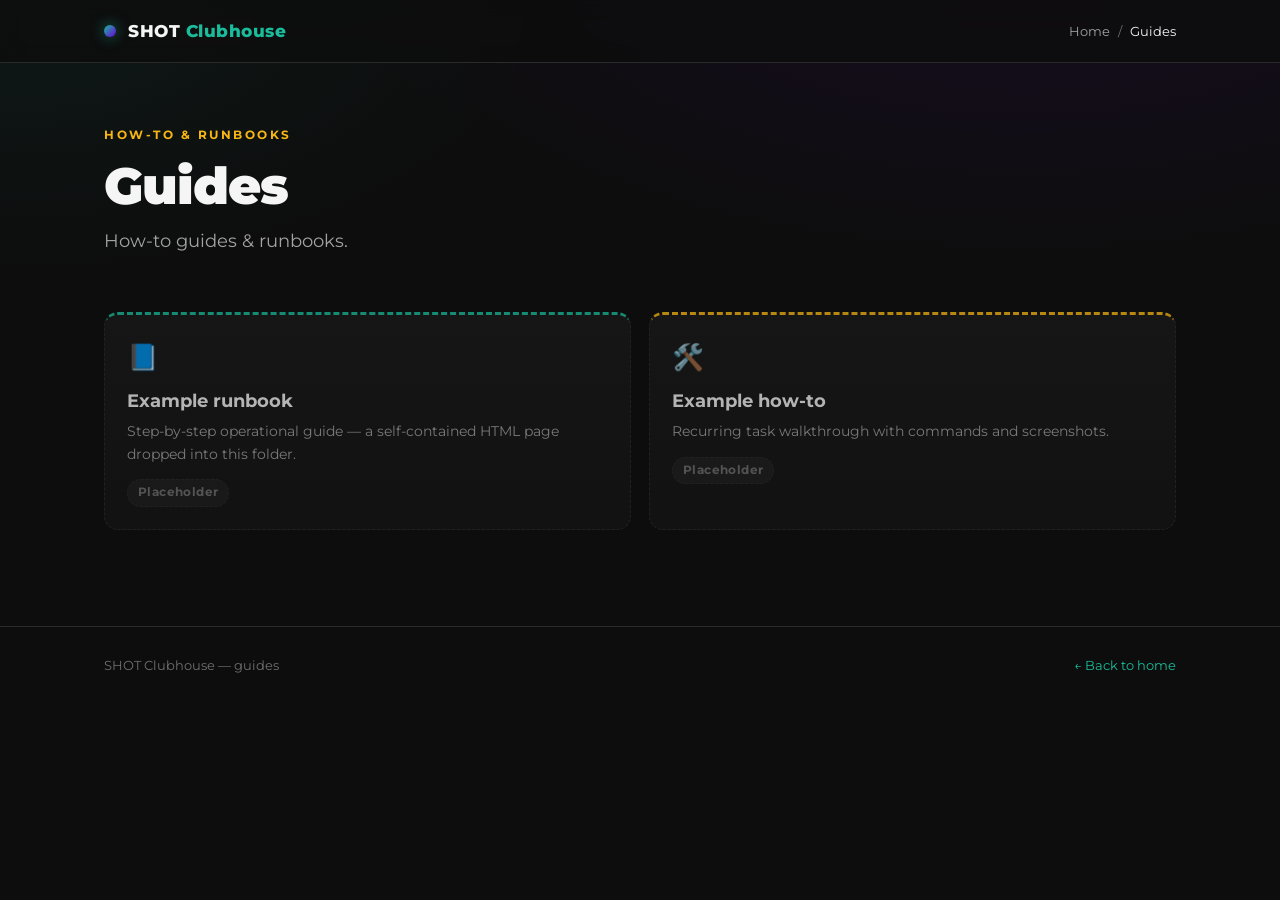
==== guides/index.html @ 7ce39012 "feat: add research, ADRs and guides section placeholders" ====
<!DOCTYPE html>
<html lang="en">
<head>
<meta charset="UTF-8" />
<meta name="viewport" content="width=device-width, initial-scale=1.0" />
<title>Guides — SHOT Clubhouse</title>
<link rel="stylesheet" href="../assets/style.css" />
</head>
<body>

<div class="topbar">
  <div class="wrap">
    <div class="brand"><span class="dot"></span><span class="name">SHOT <span>Clubhouse</span></span></div>
    <div class="crumbs"><a href="../index.html">Home</a><span class="sep">/</span><span class="here">Guides</span></div>
  </div>
</div>

<div class="wrap">
  <section class="hero">
    <div class="eyebrow">How-to &amp; Runbooks</div>
    <h1>Guides</h1>
    <p class="lede">How-to guides &amp; runbooks.</p>
  </section>

  <section class="section">
    <div class="grid cols-2">
      <div class="card stub accent-teal">
        <span class="icon">📘</span>
        <h3>Example runbook</h3>
        <p>Step-by-step operational guide — a self-contained HTML page dropped into this folder.</p>
        <div class="meta"><span class="pill soon">Placeholder</span></div>
      </div>
      <div class="card stub accent-gold">
        <span class="icon">🛠️</span>
        <h3>Example how-to</h3>
        <p>Recurring task walkthrough with commands and screenshots.</p>
        <div class="meta"><span class="pill soon">Placeholder</span></div>
      </div>
    </div>
  </section>
</div>

<footer>
  <div class="wrap"><span>SHOT Clubhouse — guides</span><a href="../index.html">← Back to home</a></div>
</footer>

</body>
</html>
---- assets/style.css ----
/* SHOT Clubhouse — shared dark theme
   Palette: teal #1ABC9C · purple #6B00DB · gold #F7B613
   Surfaces: #0d0d0d / #141414 / #1A1A1A. Red #EF4444 = ERROR STATES ONLY. */

@import url('https://fonts.googleapis.com/css2?family=Montserrat:wght@400;500;600;700;800;900&display=swap');

:root {
  --teal: #1ABC9C;
  --purple: #6B00DB;
  --gold: #F7B613;
  --error: #EF4444;

  --bg: #0d0d0d;
  --surface: #141414;
  --surface-elevated: #1A1A1A;
  --surface-hover: #202020;
  --border: #2a2a2a;
  --border-soft: #222;

  --text: #f5f5f5;
  --text-muted: #a3a3a3;
  --text-dim: #6f6f6f;

  --radius: 14px;
  --radius-sm: 10px;
  --maxw: 1120px;
}

* { box-sizing: border-box; }

html { scroll-behavior: smooth; }

body {
  margin: 0;
  font-family: 'Montserrat', -apple-system, BlinkMacSystemFont, 'Segoe UI', sans-serif;
  background:
    radial-gradient(1200px 600px at 80% -10%, rgba(107,0,219,0.10), transparent 60%),
    radial-gradient(1000px 500px at 0% 0%, rgba(26,188,156,0.07), transparent 55%),
    var(--bg);
  color: var(--text);
  line-height: 1.55;
  min-height: 100vh;
  -webkit-font-smoothing: antialiased;
}

.wrap { max-width: var(--maxw); margin: 0 auto; padding: 0 24px; }

a { color: var(--teal); text-decoration: none; }
a:hover { text-decoration: underline; }

/* ---------- Top bar / breadcrumb ---------- */
.topbar {
  border-bottom: 1px solid var(--border);
  background: rgba(13,13,13,0.85);
  backdrop-filter: blur(10px);
  position: sticky; top: 0; z-index: 50;
}
.topbar .wrap {
  display: flex; align-items: center; justify-content: space-between;
  height: 62px;
}
.brand { display: flex; align-items: center; gap: 12px; font-weight: 800; letter-spacing: .5px; }
.brand .dot {
  width: 12px; height: 12px; border-radius: 50%;
  background: linear-gradient(135deg, var(--teal), var(--purple));
  box-shadow: 0 0 14px rgba(26,188,156,0.6);
}
.brand .name { font-size: 1.05rem; }
.brand .name span { color: var(--teal); }

.crumbs { font-size: .82rem; color: var(--text-dim); display: flex; gap: 8px; align-items: center; flex-wrap: wrap; }
.crumbs a { color: var(--text-muted); }
.crumbs .sep { color: var(--text-dim); }
.crumbs .here { color: var(--text); }

/* ---------- Hero ---------- */
.hero { padding: 64px 0 36px; }
.hero h1 {
  font-size: clamp(2rem, 5vw, 3.2rem);
  font-weight: 900; line-height: 1.05; margin: 0 0 14px;
  letter-spacing: -1px;
}
.hero h1 .accent { color: var(--teal); }
.hero p.lede { font-size: 1.12rem; color: var(--text-muted); max-width: 680px; margin: 0; }
.eyebrow {
  text-transform: uppercase; letter-spacing: 2.5px; font-size: .72rem; font-weight: 700;
  color: var(--gold); margin-bottom: 14px;
}

/* ---------- Section headings ---------- */
.section { padding: 22px 0 56px; }
.section-title { font-size: 1.4rem; font-weight: 800; margin: 36px 0 6px; }
.section-sub { color: var(--text-muted); margin: 0 0 22px; font-size: .95rem; }

/* ---------- Cards ---------- */
.grid { display: grid; gap: 18px; }
.grid.cols-2 { grid-template-columns: repeat(2, 1fr); }
.grid.cols-3 { grid-template-columns: repeat(3, 1fr); }
.grid.cols-4 { grid-template-columns: repeat(4, 1fr); }
@media (max-width: 880px) { .grid.cols-2, .grid.cols-3, .grid.cols-4 { grid-template-columns: 1fr; } }

.card {
  display: block;
  background: linear-gradient(180deg, var(--surface-elevated), var(--surface));
  border: 1px solid var(--border);
  border-radius: var(--radius);
  padding: 22px;
  transition: transform .16s ease, border-color .16s ease, box-shadow .16s ease;
}
a.card:hover {
  transform: translateY(-3px);
  border-color: rgba(26,188,156,0.45);
  box-shadow: 0 12px 30px rgba(0,0,0,0.45);
  text-decoration: none;
}
.card .icon { font-size: 1.6rem; margin-bottom: 10px; display: block; }
.card h3 { margin: 0 0 6px; font-size: 1.1rem; font-weight: 700; color: var(--text); }
.card p { margin: 0; color: var(--text-muted); font-size: .9rem; }
.card .meta { margin-top: 14px; font-size: .78rem; color: var(--text-dim); display: flex; gap: 8px; align-items: center; }

.card.accent-teal { border-top: 3px solid var(--teal); }
.card.accent-purple { border-top: 3px solid var(--purple); }
.card.accent-gold { border-top: 3px solid var(--gold); }

.card.stub { opacity: .72; border-style: dashed; }
.card.stub:hover { transform: none; }

/* ---------- Badges / pills ---------- */
.pill {
  display: inline-flex; align-items: center; gap: 6px;
  font-size: .72rem; font-weight: 700; letter-spacing: .4px;
  padding: 4px 10px; border-radius: 999px;
  background: rgba(255,255,255,0.05); border: 1px solid var(--border); color: var(--text-muted);
}
.pill.green { background: rgba(26,188,156,0.14); border-color: rgba(26,188,156,0.4); color: var(--teal); }
.pill.gold  { background: rgba(247,182,19,0.14); border-color: rgba(247,182,19,0.4); color: var(--gold); }
.pill.purple{ background: rgba(107,0,219,0.18); border-color: rgba(107,0,219,0.5); color: #b07cff; }
.pill.error { background: rgba(239,68,68,0.14); border-color: rgba(239,68,68,0.4); color: var(--error); }
.pill.soon  { background: rgba(255,255,255,0.04); border-style: dashed; color: var(--text-dim); }

/* ---------- Tables ---------- */
.table-wrap { overflow-x: auto; border: 1px solid var(--border); border-radius: var(--radius); }
table { width: 100%; border-collapse: collapse; font-size: .9rem; }
thead th {
  text-align: left; padding: 13px 16px; font-size: .72rem; text-transform: uppercase;
  letter-spacing: 1px; color: var(--text-dim); background: var(--surface);
  border-bottom: 1px solid var(--border); white-space: nowrap;
}
tbody td { padding: 13px 16px; border-bottom: 1px solid var(--border-soft); color: var(--text); }
tbody tr:last-child td { border-bottom: none; }
tbody tr:hover td { background: var(--surface-hover); }
td.num { font-variant-numeric: tabular-nums; font-weight: 700; }
td .areaicon { margin-right: 8px; }

/* ---------- Big headline result ---------- */
.headline {
  background: linear-gradient(135deg, rgba(26,188,156,0.12), rgba(107,0,219,0.10));
  border: 1px solid rgba(26,188,156,0.35);
  border-radius: var(--radius);
  padding: 28px 30px; margin: 26px 0 36px;
  display: flex; flex-wrap: wrap; align-items: center; gap: 26px; justify-content: space-between;
}
.headline .big {
  font-size: clamp(1.5rem, 4vw, 2.2rem); font-weight: 900; letter-spacing: -.5px;
  display: flex; align-items: center; gap: 12px;
}
.headline .big .tick { color: var(--teal); }
.statline { display: flex; gap: 28px; flex-wrap: wrap; }
.stat { text-align: center; }
.stat .v { font-size: 1.8rem; font-weight: 900; line-height: 1; }
.stat .v.teal { color: var(--teal); }
.stat .v.muted { color: var(--text-muted); }
.stat .l { font-size: .68rem; text-transform: uppercase; letter-spacing: 1px; color: var(--text-dim); margin-top: 6px; }

/* progress bar inside table cell */
.bar { height: 6px; border-radius: 999px; background: var(--border); overflow: hidden; min-width: 90px; }
.bar > span { display: block; height: 100%; background: linear-gradient(90deg, var(--teal), #2ee0bd); }

.meta-grid { display: flex; flex-wrap: wrap; gap: 10px 28px; margin: 8px 0 0; font-size: .85rem; color: var(--text-muted); }
.meta-grid b { color: var(--text); font-weight: 600; }

/* ---------- Defects / list blocks ---------- */
.fixlist { list-style: none; padding: 0; margin: 0; display: grid; gap: 10px; }
.fixlist li {
  background: var(--surface-elevated); border: 1px solid var(--border); border-left: 3px solid var(--teal);
  border-radius: var(--radius-sm); padding: 13px 16px; font-size: .9rem; color: var(--text-muted);
}
.fixlist li b { color: var(--text); }
.fixlist li .tag {
  display: inline-block; font-size: .66rem; font-weight: 700; letter-spacing: .5px;
  padding: 2px 7px; border-radius: 6px; margin-right: 8px; vertical-align: 1px;
  background: rgba(247,182,19,0.15); color: var(--gold); border: 1px solid rgba(247,182,19,0.3);
}

/* ---------- Footer ---------- */
footer {
  border-top: 1px solid var(--border); margin-top: 40px;
  padding: 28px 0; color: var(--text-dim); font-size: .82rem;
}
footer .wrap { display: flex; justify-content: space-between; flex-wrap: wrap; gap: 12px; }

code { font-family: ui-monospace, SFMono-Regular, Menlo, monospace; font-size: .85em;
  background: rgba(255,255,255,0.06); padding: 1px 6px; border-radius: 5px; color: #d8d8d8; }

.callout {
  background: var(--surface-elevated); border: 1px dashed var(--border);
  border-radius: var(--radius-sm); padding: 14px 16px; color: var(--text-muted); font-size: .87rem;
}
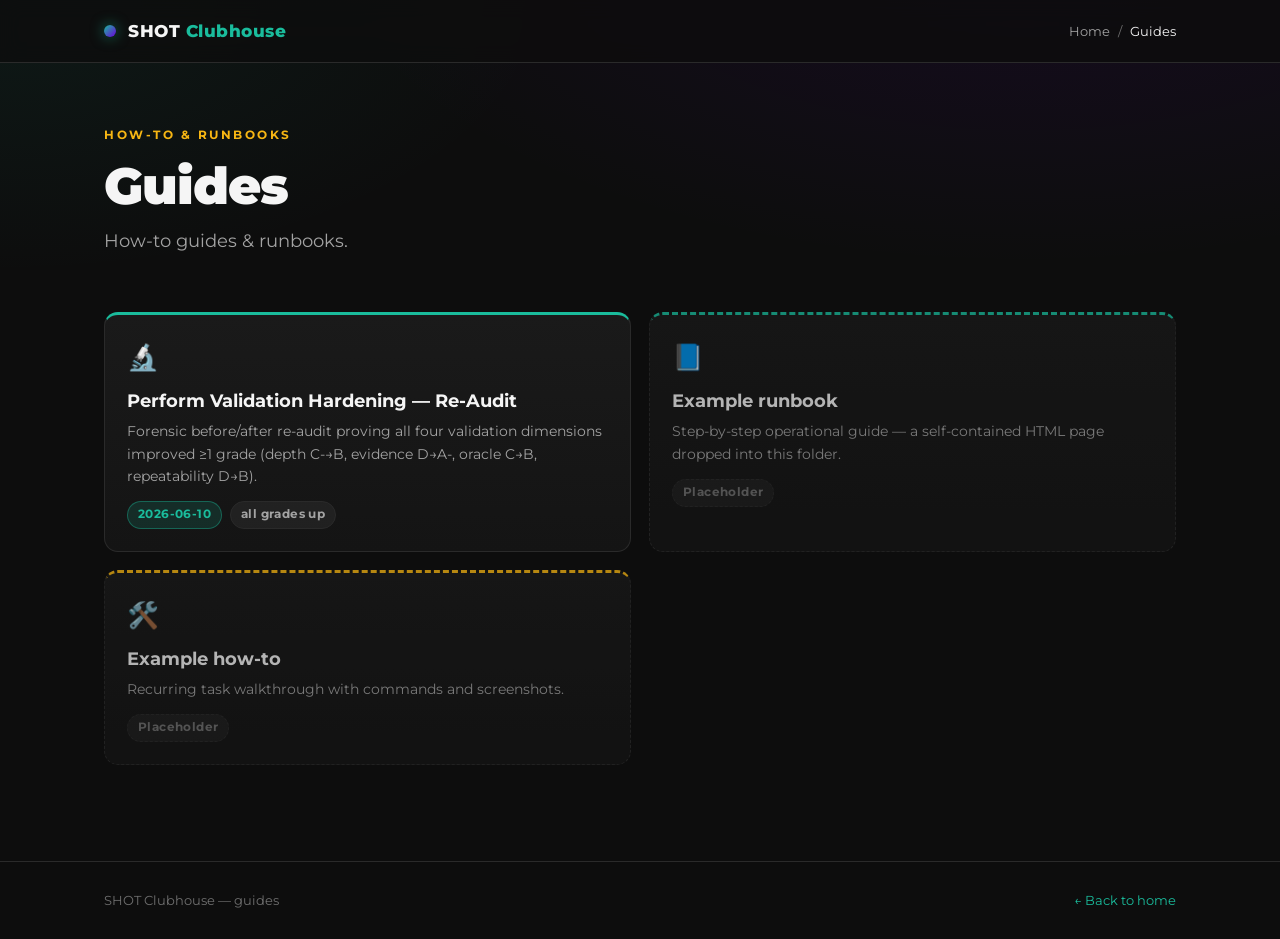
==== commit cd4dc0a0: "guides: add Perform validation hardening re-audit page" ====
--- a/guides/index.html
+++ b/guides/index.html
@@ -24,6 +24,12 @@
 
   <section class="section">
     <div class="grid cols-2">
+      <a class="card accent-teal" href="perform-hardening-re-audit/index.html">
+        <span class="icon">🔬</span>
+        <h3>Perform Validation Hardening — Re-Audit</h3>
+        <p>Forensic before/after re-audit proving all four validation dimensions improved ≥1 grade (depth C-→B, evidence D→A-, oracle C→B, repeatability D→B).</p>
+        <div class="meta"><span class="pill green">2026-06-10</span><span class="pill">all grades up</span></div>
+      </a>
       <div class="card stub accent-teal">
         <span class="icon">📘</span>
         <h3>Example runbook</h3>
